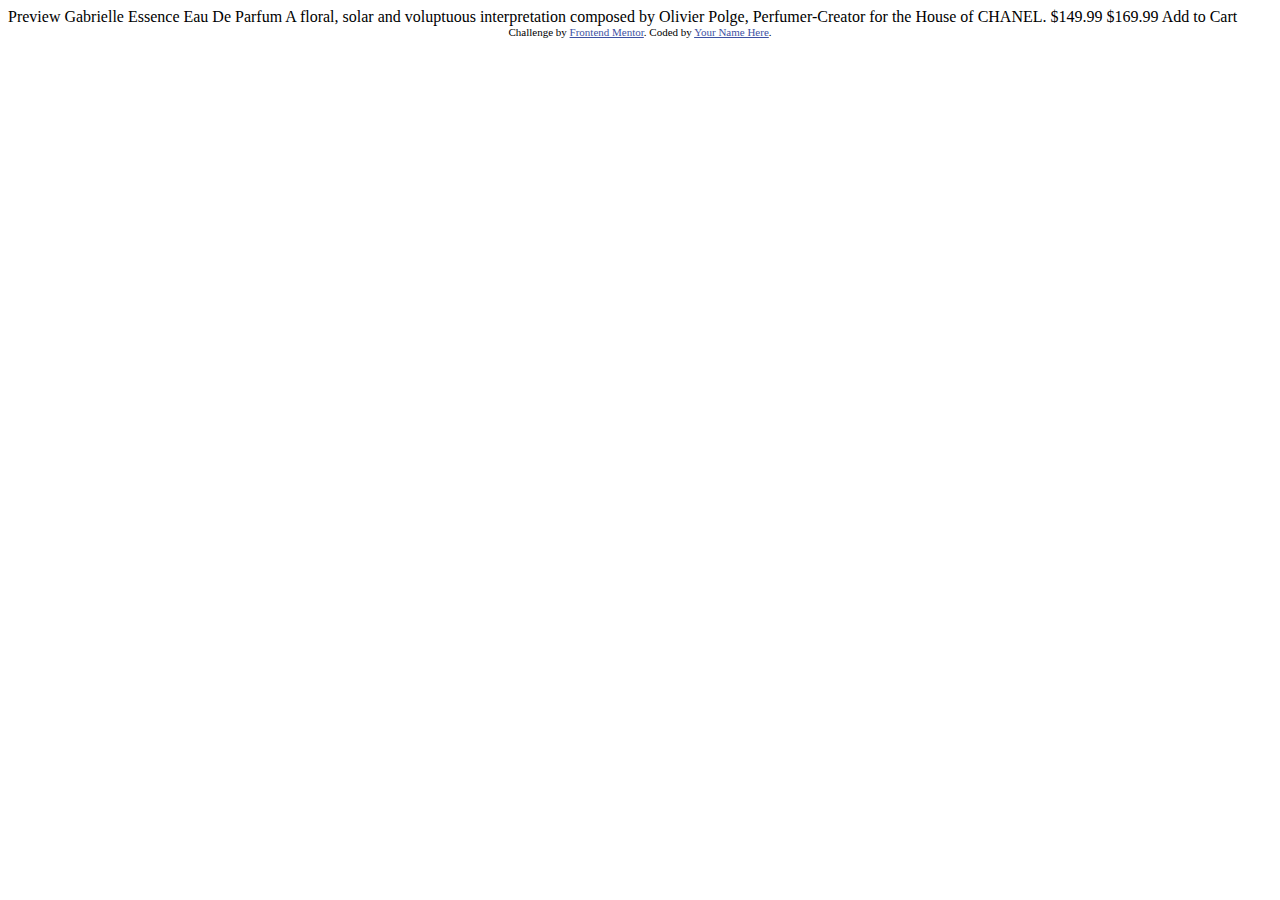
==== index.html @ 3ad23717 "att" ====
<!DOCTYPE html>
<html lang="en">
<head>
  <meta charset="UTF-8">
  <meta name="viewport" content="width=device-width, initial-scale=1.0"> <!-- displays site properly based on user's device -->

  <link rel="icon" type="image/png" sizes="32x32" href="./images/favicon-32x32.png">
  
  <title>Frontend Mentor | Product preview card component</title>

  <!-- Feel free to remove these styles or customise in your own stylesheet 👍 -->
  <style>
    .attribution { font-size: 11px; text-align: center; }
    .attribution a { color: hsl(228, 45%, 44%); }
  </style>
</head>
<body>

  Preview

  Gabrielle Essence Eau De Parfum

  A floral, solar and voluptuous interpretation composed by Olivier Polge, 
  Perfumer-Creator for the House of CHANEL.

  $149.99
  $169.99

  Add to Cart
  
  <div class="attribution">
    Challenge by <a href="https://www.frontendmentor.io?ref=challenge" target="_blank">Frontend Mentor</a>. 
    Coded by <a href="#">Your Name Here</a>.
  </div>
</body>
</html>
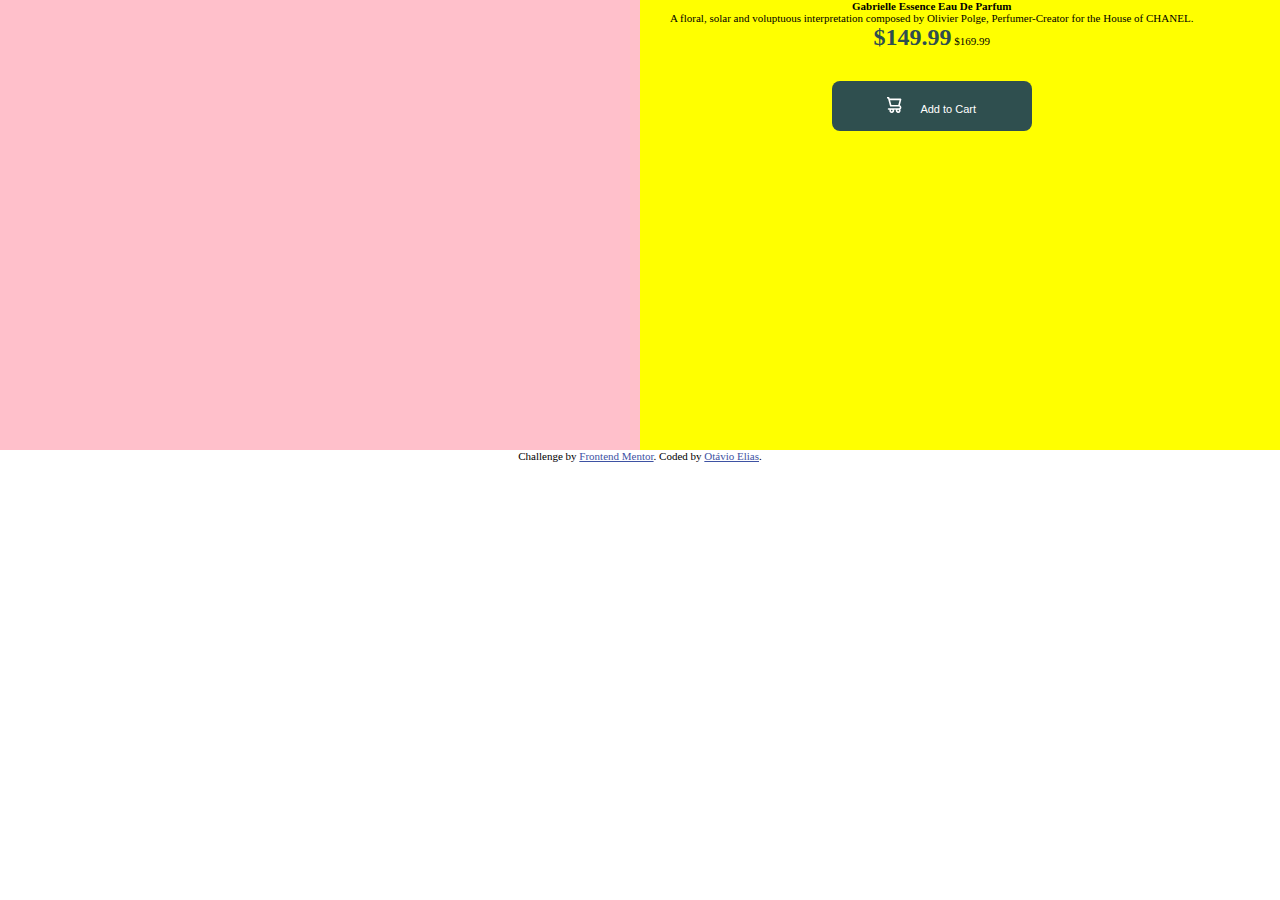
==== commit 0d258224: "comit" ====
--- a/index.html
+++ b/index.html
@@ -1,36 +1,50 @@
 <!DOCTYPE html>
 <html lang="en">
+
 <head>
   <meta charset="UTF-8">
-  <meta name="viewport" content="width=device-width, initial-scale=1.0"> <!-- displays site properly based on user's device -->
+  <meta name="viewport" content="width=device-width, initial-scale=1.0">
+  <!-- displays site properly based on user's device -->
 
   <link rel="icon" type="image/png" sizes="32x32" href="./images/favicon-32x32.png">
-  
-  <title>Frontend Mentor | Product preview card component</title>
+  <link rel="stylesheet" href="style.css">
 
-  <!-- Feel free to remove these styles or customise in your own stylesheet 👍 -->
-  <style>
-    .attribution { font-size: 11px; text-align: center; }
-    .attribution a { color: hsl(228, 45%, 44%); }
-  </style>
+  <title>
+    Frontend Mentor | Product preview card component
+  </title>
+
 </head>
+
 <body>
 
-  Preview
+  
+    <div class="flex-container">
+      <div class = "flex-item"></div>
 
-  Gabrielle Essence Eau De Parfum
+      <main>
+    
 
-  A floral, solar and voluptuous interpretation composed by Olivier Polge, 
-  Perfumer-Creator for the House of CHANEL.
+        <h1>Gabrielle Essence Eau De Parfum</h1>
+      
+        <article>
+          A floral, solar and voluptuous interpretation composed by Olivier Polge,
+          Perfumer-Creator for the House of CHANEL.
+        </article>
+      
+        <strong class="price-offer">$149.99</strong>
+        <span class="normal-price">$169.99</span>
 
-  $149.99
-  $169.99
+        <br>
+      
+        <button class="bt-cart"><img src="images/icon-cart.svg" alt=""> <span class="txt-btn">Add to Cart</span></button>
+        </main>
+    </div>
+  
 
-  Add to Cart
-  
-  <div class="attribution">
-    Challenge by <a href="https://www.frontendmentor.io?ref=challenge" target="_blank">Frontend Mentor</a>. 
-    Coded by <a href="#">Your Name Here</a>.
-  </div>
+  <footer class="attribution">
+    Challenge by <a href="https://www.frontendmentor.io?ref=challenge" target="_blank">Frontend Mentor</a>.
+    Coded by <a href="#">Otávio Elias</a>.
+  </footer>
 </body>
+
 </html>--- a/style.css
+++ b/style.css
@@ -0,0 +1,69 @@
+* {
+    margin: 0;
+    padding: 0;
+    box-sizing: border-box;
+    font-size: 11px;
+    text-align: center;
+}
+
+
+
+.attribution {
+    font-size: 11px;
+    text-align: center;
+}
+
+.attribution a {
+    color: hsl(228, 45%, 44%);
+}
+
+
+.flex-container {
+    background: yellow;
+    display: flex;
+    flex-direction: row;
+    /*eixo principal*/
+    justify-content: flex-start;
+    /*eixo principal*/
+    align-items: flex-start;
+    /*eixo transversal*/
+    /* flex-wrap: wrap;*/
+    align-content: stretch;
+    flex-flow: row nowrap;
+
+    gap: 30px;
+    height: 50vh;
+}
+
+.flex-item {
+    background-color: pink;
+    width: 50%;
+    height: 100%;
+}
+
+.bt-cart {
+    color: white;
+    background-color: darkslategray;
+    border-radius: 8px;
+    width: 200px;
+    height: 50px;
+    border: none;
+    margin-top: 30px;
+}
+
+.txt-btn{
+
+    margin-left: 15px;
+
+}
+
+.price-offer{
+    color: darkslategray;
+    font-size: x-large;
+    font-weight: bold;
+    font-family: Georgia, 'Times New Roman', Times, serif;
+}
+
+.normal-price{
+
+}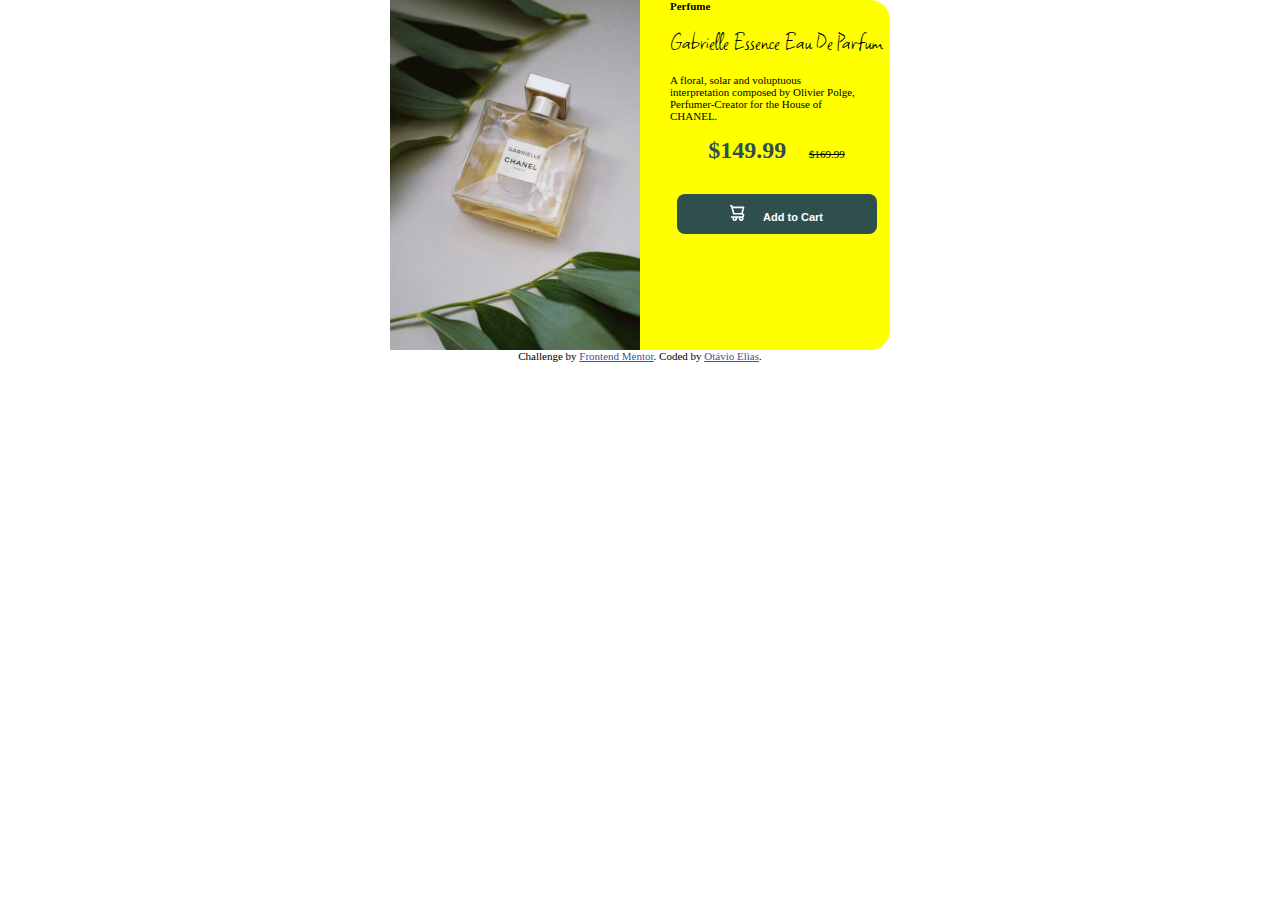
==== commit cf02b80b: "alinhamentos" ====
--- a/index.html
+++ b/index.html
@@ -19,11 +19,16 @@
 
   
     <div class="flex-container">
-      <div class = "flex-item"></div>
+     
+      <div class = "foto-produto">
+
+          
+
+      </div>
 
       <main>
     
-
+        <h2>Perfume</h2>
         <h1>Gabrielle Essence Eau De Parfum</h1>
       
         <article>
--- a/style.css
+++ b/style.css
@@ -1,3 +1,5 @@
+@import url('https://fonts.googleapis.com/css2?family=Square+Peg&display=swap');
+
 * {
     margin: 0;
     padding: 0;
@@ -21,18 +23,15 @@
 .flex-container {
     background: yellow;
     display: flex;
+    position: relative;
     flex-direction: row;
-    /*eixo principal*/
     justify-content: flex-start;
-    /*eixo principal*/
-    align-items: flex-start;
-    /*eixo transversal*/
-    /* flex-wrap: wrap;*/
-    align-content: stretch;
-    flex-flow: row nowrap;
-
     gap: 30px;
-    height: 50vh;
+    width: 500px;
+    height: 350px;
+    border-radius: 20px;
+    text-align: center;
+    margin: auto;
 }
 
 .flex-item {
@@ -42,28 +41,60 @@
 }
 
 .bt-cart {
+
     color: white;
     background-color: darkslategray;
     border-radius: 8px;
     width: 200px;
-    height: 50px;
+    height: 40px;
     border: none;
     margin-top: 30px;
+    font-weight: bold;
 }
 
-.txt-btn{
+.txt-btn {
 
     margin-left: 15px;
 
 }
 
-.price-offer{
+.price-offer {
     color: darkslategray;
     font-size: x-large;
     font-weight: bold;
     font-family: Georgia, 'Times New Roman', Times, serif;
 }
 
-.normal-price{
+.normal-price {
+    color: black;
+    text-decoration: line-through;
+    margin-left: 20px;
+}
+
+h1 {
+    text-align: left;
+    font-weight: lighter;
+    font-family: 'Square Peg';
+    font-size: x-large;
+}
+
+h2 {
+    text-align: left;
+    font-family: Georgia, 'Times New Roman', Times, serif;
+    margin-bottom: 15px;
+}
+
+article {
+    margin-top: 15px;
+    margin-bottom: 15px;
+    text-align: left;
+    width: 15vw;
+}
+
+.foto-produto {
+    width: 250px;
+    height: 350px;
+    background-image: url("images/image-product-desktop.jpg");
+    background-size: cover;
 
 }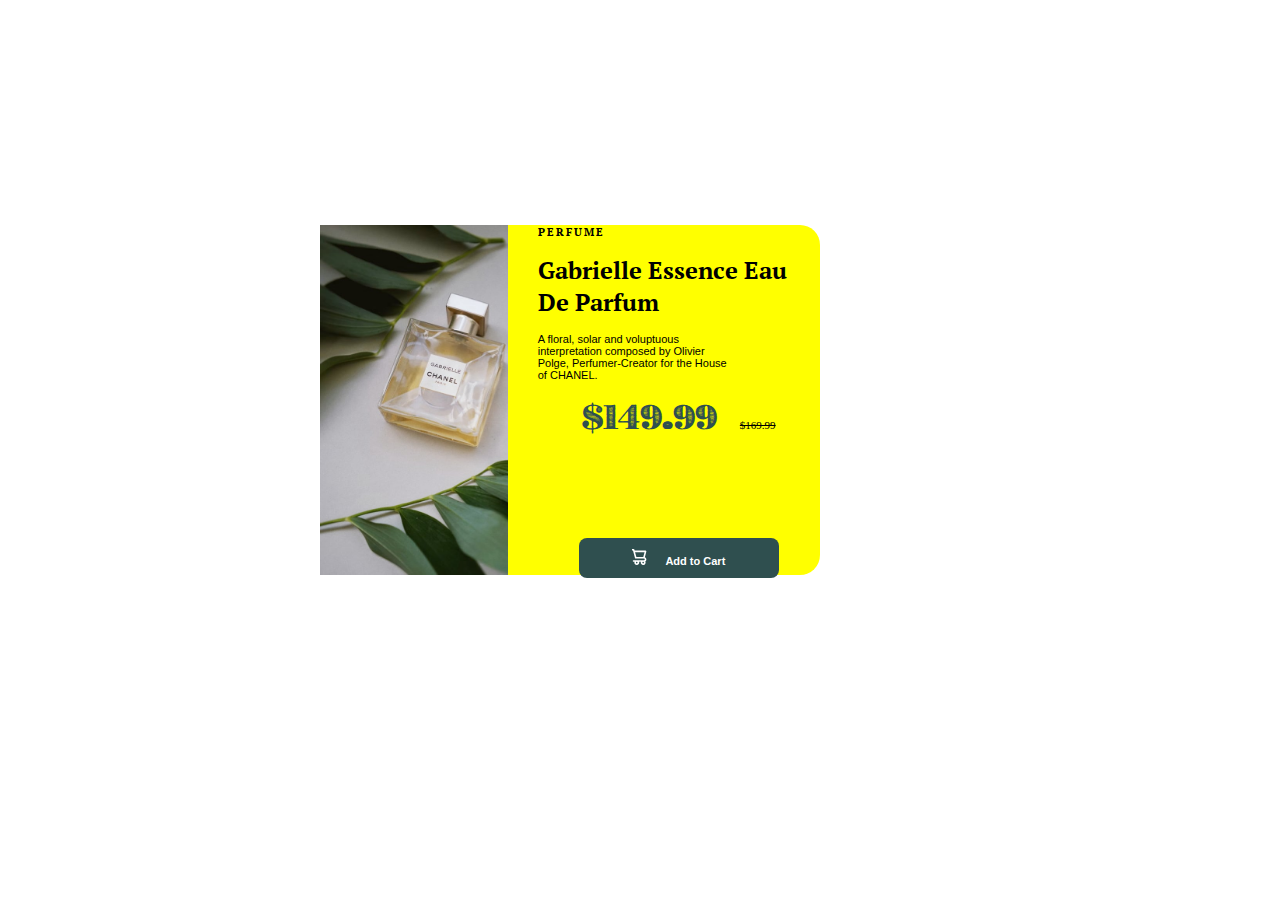
==== commit 1ae5331b: "Fontes" ====
--- a/index.html
+++ b/index.html
@@ -46,10 +46,6 @@
     </div>
   
 
-  <footer class="attribution">
-    Challenge by <a href="https://www.frontendmentor.io?ref=challenge" target="_blank">Frontend Mentor</a>.
-    Coded by <a href="#">Otávio Elias</a>.
-  </footer>
 </body>
 
 </html>--- a/style.css
+++ b/style.css
@@ -1,4 +1,28 @@
 @import url('https://fonts.googleapis.com/css2?family=Square+Peg&display=swap');
+
+@font-face {
+    font-family: 'fonte1';
+    src: url('fonts/pt-serif/PTF75F.ttf');
+    font-weight: bolder;
+    font-style: normal;
+}
+
+@font-face {
+    font-family: 'fonte2';
+    src: url('fonts/RoundFit/roundfit\ lowercase\ extended.ttf');
+    font-weight: normal;
+}
+
+@font-face {
+    font-family: 'fonte3';
+    src: url('fonts/Triomphe-FontZillion/Fonts/triomphe-regular-autoinstr.ttf');
+}
+
+@font-face {
+    font-family: 'fonte4';
+    src: url('fonts/badguy/bad\ guy\ black.ttf');
+    font-weight: bold;
+}
 
 * {
     margin: 0;
@@ -23,7 +47,7 @@
 .flex-container {
     background: yellow;
     display: flex;
-    position: relative;
+    position: absolute;
     flex-direction: row;
     justify-content: flex-start;
     gap: 30px;
@@ -32,6 +56,8 @@
     border-radius: 20px;
     text-align: center;
     margin: auto;
+    top: 25%;
+    left: 25%;
 }
 
 .flex-item {
@@ -48,7 +74,7 @@
     width: 200px;
     height: 40px;
     border: none;
-    margin-top: 30px;
+    margin-top: 100px;
     font-weight: bold;
 }
 
@@ -62,26 +88,31 @@
     color: darkslategray;
     font-size: x-large;
     font-weight: bold;
-    font-family: Georgia, 'Times New Roman', Times, serif;
+    font-family: 'fonte4';
+    margin-top: 90px;
 }
 
 .normal-price {
     color: black;
     text-decoration: line-through;
+    margin-top: 90px;
     margin-left: 20px;
 }
 
 h1 {
     text-align: left;
     font-weight: lighter;
-    font-family: 'Square Peg';
+    font-family: 'fonte1';
     font-size: x-large;
 }
 
 h2 {
     text-align: left;
-    font-family: Georgia, 'Times New Roman', Times, serif;
+    font-family: 'fonte1';
     margin-bottom: 15px;
+    letter-spacing: 2px;
+    text-transform: uppercase;
+    
 }
 
 article {
@@ -89,6 +120,7 @@
     margin-bottom: 15px;
     text-align: left;
     width: 15vw;
+    font-family: Arial, Helvetica, sans-serif;
 }
 
 .foto-produto {
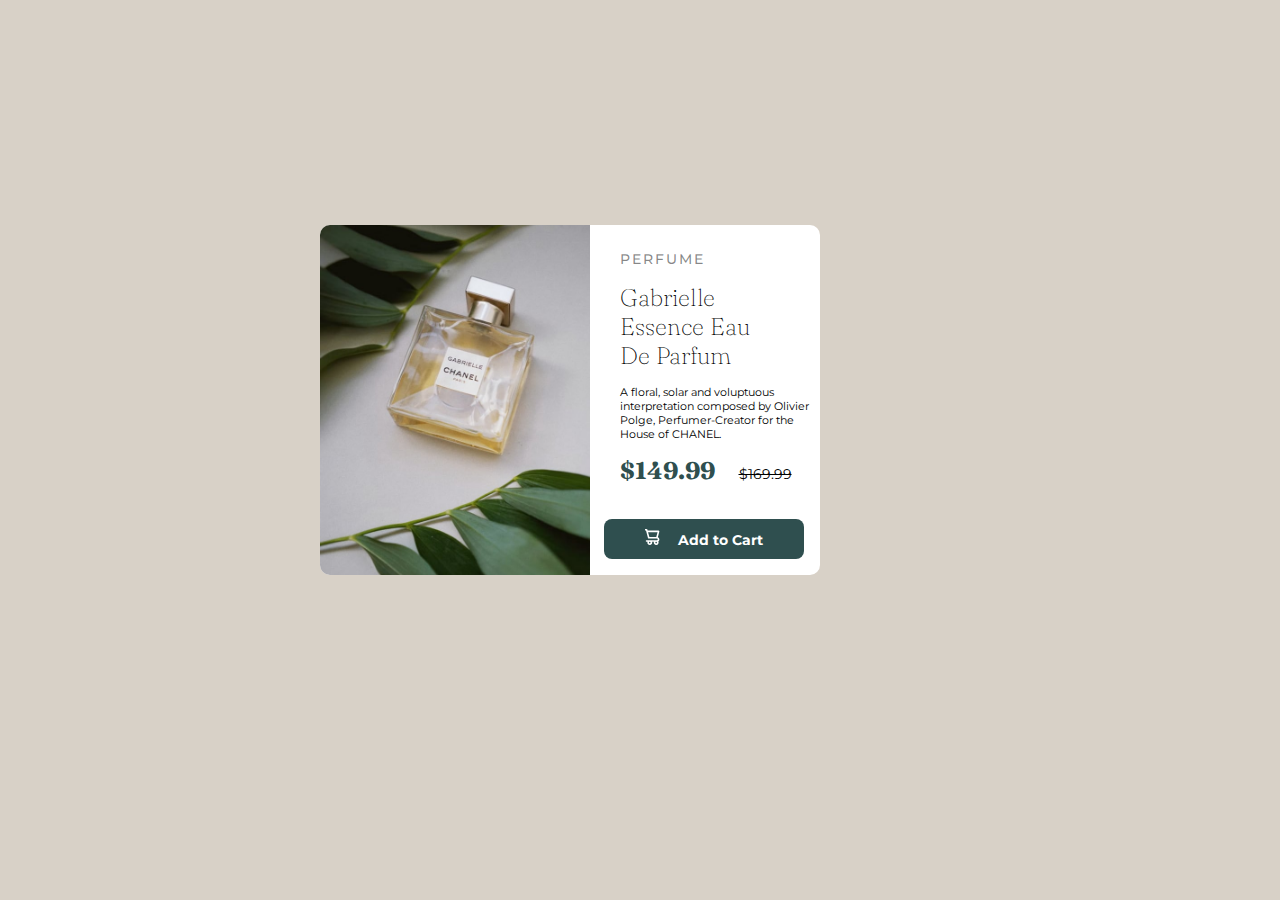
==== commit 3b730db5: "layout desktop" ====
--- a/index.html
+++ b/index.html
@@ -17,34 +17,36 @@
 
 <body>
 
-  
-    <div class="flex-container">
-     
-      <div class = "foto-produto">
 
-          
+  <div class="flex-container">
+
+    <div class="foto-produto">
+
+
+    </div>
+
+    <main class="info">
+
+      <h2>Perfume</h2>
+      <h1>Gabrielle <br> Essence Eau <br> De Parfum</h1>
+
+      <article>
+        A floral, solar and voluptuous <br> interpretation composed by Olivier <br> Polge,
+        Perfumer-Creator for the <br> House of CHANEL.
+      </article>
+      <div class="preco">
+
+        <strong class="price-offer">$149.99</strong>
+        <span class="normal-price">$169.99</span>
 
       </div>
 
-      <main>
-    
-        <h2>Perfume</h2>
-        <h1>Gabrielle Essence Eau De Parfum</h1>
-      
-        <article>
-          A floral, solar and voluptuous interpretation composed by Olivier Polge,
-          Perfumer-Creator for the House of CHANEL.
-        </article>
-      
-        <strong class="price-offer">$149.99</strong>
-        <span class="normal-price">$169.99</span>
+      <br>
 
-        <br>
-      
-        <button class="bt-cart"><img src="images/icon-cart.svg" alt=""> <span class="txt-btn">Add to Cart</span></button>
-        </main>
-    </div>
-  
+      <div class="btn-container"><button class="bt-cart"><img src="images/icon-cart.svg" alt=""> <span class="txt-btn">Add to Cart</span></button></div>
+    </main>
+  </div>
+
 
 </body>
 
--- a/style.css
+++ b/style.css
@@ -1,37 +1,18 @@
-@import url('https://fonts.googleapis.com/css2?family=Square+Peg&display=swap');
+@import url('https://fonts.googleapis.com/css2?family=Fraunces:opsz,wght@9..144,700&family=Roboto&display=swap');
 
-@font-face {
-    font-family: 'fonte1';
-    src: url('fonts/pt-serif/PTF75F.ttf');
-    font-weight: bolder;
-    font-style: normal;
-}
-
-@font-face {
-    font-family: 'fonte2';
-    src: url('fonts/RoundFit/roundfit\ lowercase\ extended.ttf');
-    font-weight: normal;
-}
-
-@font-face {
-    font-family: 'fonte3';
-    src: url('fonts/Triomphe-FontZillion/Fonts/triomphe-regular-autoinstr.ttf');
-}
-
-@font-face {
-    font-family: 'fonte4';
-    src: url('fonts/badguy/bad\ guy\ black.ttf');
-    font-weight: bold;
-}
+@import url('https://fonts.googleapis.com/css2?family=Montserrat:wght@500;700&display=swap');
 
 * {
     margin: 0;
     padding: 0;
     box-sizing: border-box;
-    font-size: 11px;
+    font-size: 14px;
     text-align: center;
 }
 
+body{
+    background-color: rgba(209, 200, 188, 0.841);
+}
 
 
 .attribution {
@@ -45,7 +26,7 @@
 
 
 .flex-container {
-    background: yellow;
+    background: white;
     display: flex;
     position: absolute;
     flex-direction: row;
@@ -53,17 +34,11 @@
     gap: 30px;
     width: 500px;
     height: 350px;
-    border-radius: 20px;
+    border-radius: 10px;
     text-align: center;
     margin: auto;
     top: 25%;
     left: 25%;
-}
-
-.flex-item {
-    background-color: pink;
-    width: 50%;
-    height: 100%;
 }
 
 .bt-cart {
@@ -74,41 +49,56 @@
     width: 200px;
     height: 40px;
     border: none;
-    margin-top: 100px;
     font-weight: bold;
 }
 
 .txt-btn {
 
+    font-family: 'Montserrat';
     margin-left: 15px;
 
+}
+
+.btn-container{
+    position: relative;
+    top: 5%;
+    left: -8%;
 }
 
 .price-offer {
     color: darkslategray;
     font-size: x-large;
     font-weight: bold;
-    font-family: 'fonte4';
-    margin-top: 90px;
+    font-family: 'Fraunces';
+    margin-top: 10px;
+    margin-left: 0;
 }
 
 .normal-price {
     color: black;
     text-decoration: line-through;
-    margin-top: 90px;
     margin-left: 20px;
+    font-family: 'Montserrat';
+}
+
+.preco{
+    margin: 0;
+    text-align: left;
 }
 
 h1 {
     text-align: left;
     font-weight: lighter;
-    font-family: 'fonte1';
+    font-family: 'Fraunces', serif;
     font-size: x-large;
 }
 
 h2 {
     text-align: left;
-    font-family: 'fonte1';
+    font-family: 'Montserrat', sans-serif;
+    font-weight: 500;
+    color: rgba(0, 0, 0, 0.471);
+    margin-top: 25px;
     margin-bottom: 15px;
     letter-spacing: 2px;
     text-transform: uppercase;
@@ -119,14 +109,18 @@
     margin-top: 15px;
     margin-bottom: 15px;
     text-align: left;
-    width: 15vw;
-    font-family: Arial, Helvetica, sans-serif;
+    width: 200px;
+    font-family: 'Montserrat', sans-serif;
+    font-size: 11px;
 }
 
 .foto-produto {
-    width: 250px;
+    width: 500px;
     height: 350px;
     background-image: url("images/image-product-desktop.jpg");
     background-size: cover;
-
+    margin: auto;
+    background-repeat: no-repeat;
+    background-position: center;
+    border-radius: 10px 0 0 10px;    
 }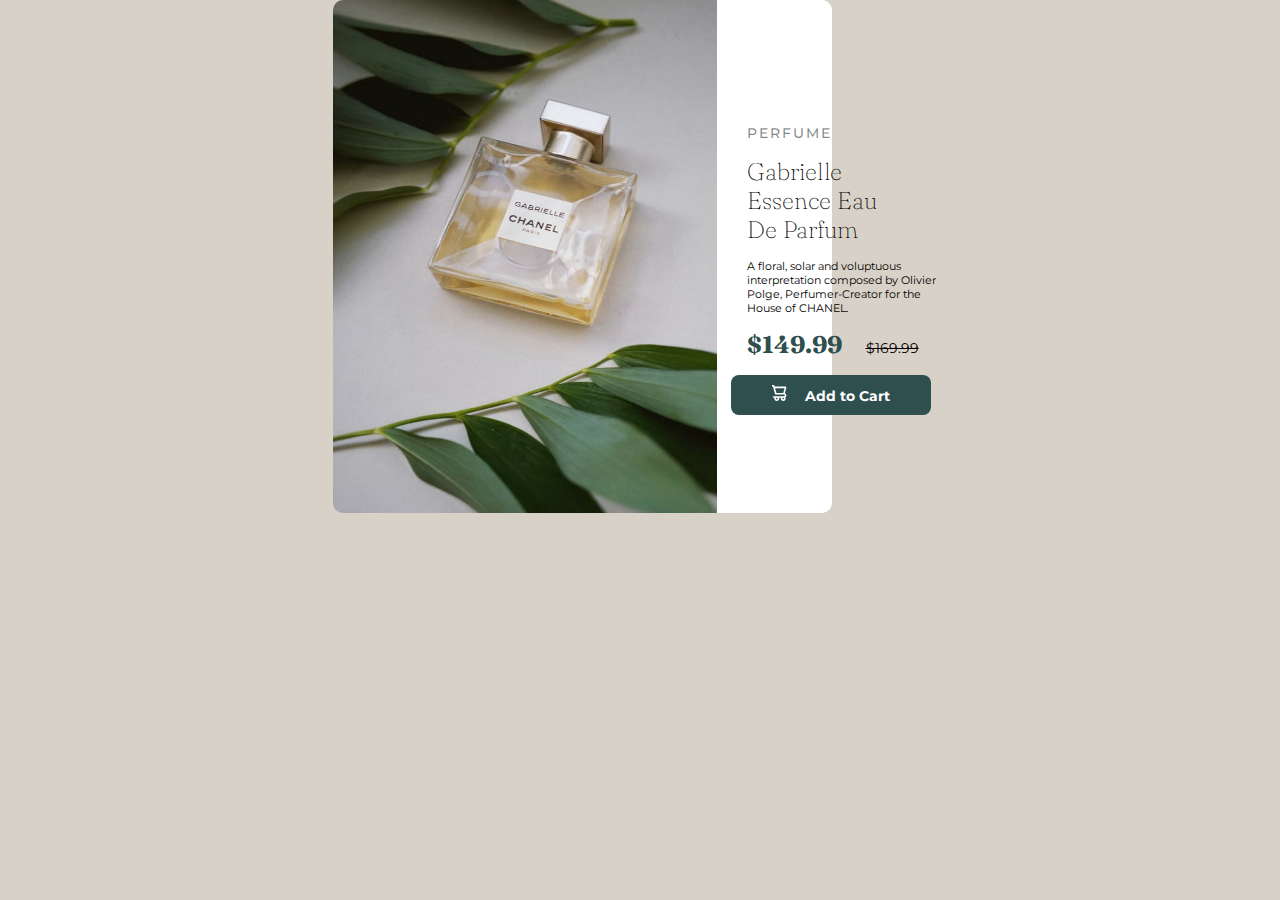
==== commit a10341ac: "testes" ====
--- a/index.html
+++ b/index.html
@@ -19,10 +19,14 @@
 
 
   <div class="flex-container">
-
+    <!--
     <div class="foto-produto">
 
 
+    </div>
+    -->
+    <div class="box">
+      <img class="foto" src="images/image-product-desktop.jpg" alt="foto-produto">
     </div>
 
     <main class="info">
--- a/style.css
+++ b/style.css
@@ -11,7 +11,9 @@
 }
 
 body{
+    
     background-color: rgba(209, 200, 188, 0.841);
+    
 }
 
 
@@ -28,17 +30,21 @@
 .flex-container {
     background: white;
     display: flex;
-    position: absolute;
+    position: relative;
     flex-direction: row;
-    justify-content: flex-start;
     gap: 30px;
-    width: 500px;
-    height: 350px;
+    width: 30vw;
+    height: 57vh;
     border-radius: 10px;
-    text-align: center;
+    align-items: center;
+    justify-content: center;
     margin: auto;
-    top: 25%;
-    left: 25%;
+    
+}
+
+.box{
+    width: 30vw;
+    height: 57vh;
 }
 
 .bt-cart {
@@ -115,12 +121,20 @@
 }
 
 .foto-produto {
-    width: 500px;
-    height: 350px;
+    width: 30vw;
+    height: 57vh;
     background-image: url("images/image-product-desktop.jpg");
     background-size: cover;
     margin: auto;
     background-repeat: no-repeat;
     background-position: center;
     border-radius: 10px 0 0 10px;    
+}
+
+.foto{
+    width: 30vw;
+    height: 57vh;
+    margin: auto;
+    border-radius: 10px 0 0 10px;   
+
 }